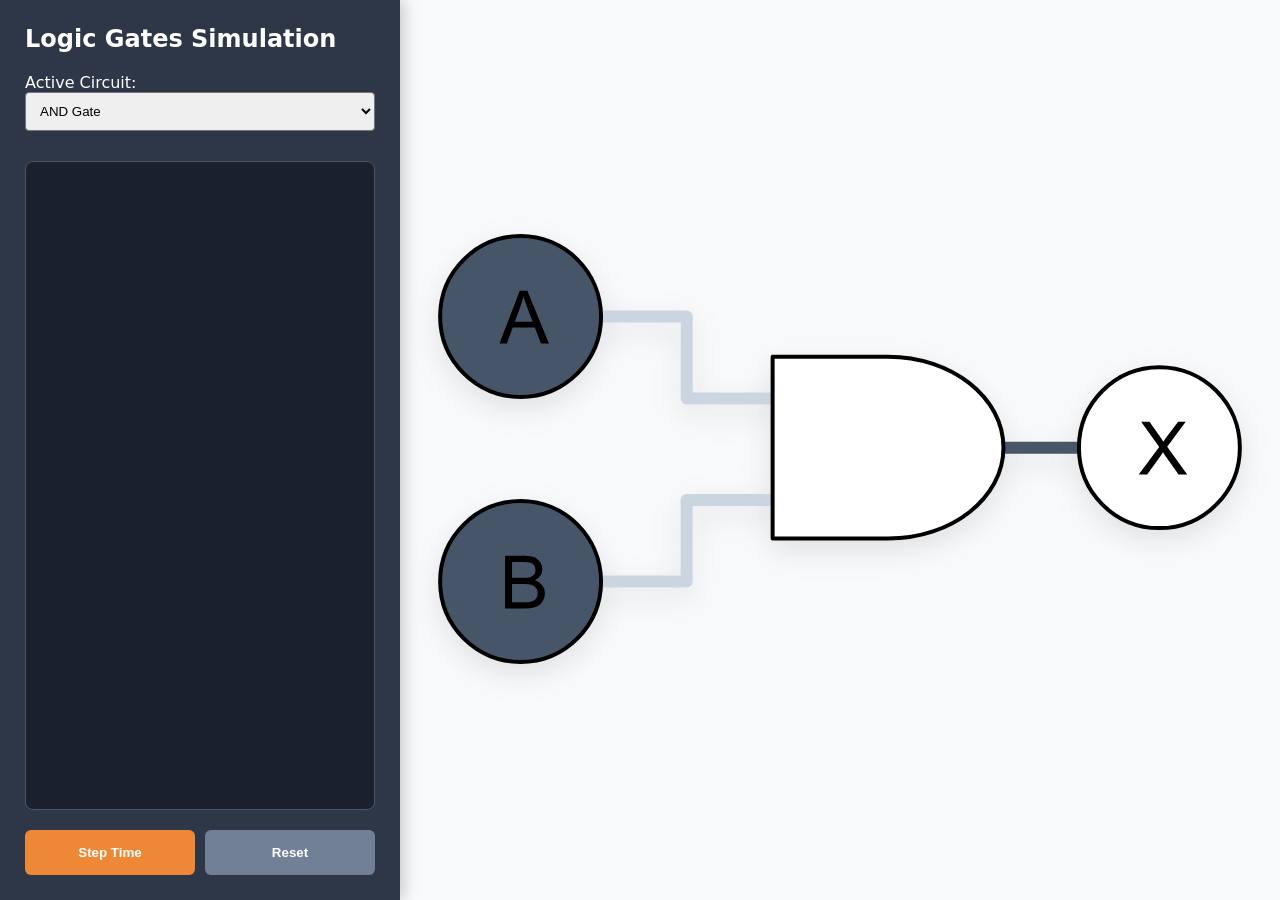
==== circuits/gates.html @ ed9916f2 "Setting up of the transistor and logic gate simulators. Only basic examples included - larger exampl" ====
<!DOCTYPE html>
<html lang="en">
<head>
    <meta charset="UTF-8">
    <title>Logic Gates Simulation</title>
    <link rel="stylesheet" href="./circuits.css">
    <script src="./gates.js"></script>
</head>
<body>

<div id="sidebar">
    <h2 style="margin:0 0 20px 0">Logic Gates Simulation</h2>
    
    <label>Active Circuit:</label>
    <select id="circuitSelector" onchange="loadCircuit(this.value)" style="width:100%; padding:10px; border-radius:4px; margin-bottom:10px;">
        <option value="and">AND Gate</option>
        <option value="nand">NAND Gate</option>
        <option value="or">OR Gate</option>
        <option value="nor">NOR Gate</option>
        <option value="xor">XOR Gate</option>
        <option value="xnor">XNOR Gate</option>
        <option value="not">NOT Gate</option>
        <option value="exploded_xor">Expanded XOR Gate</option>
        <option value="ex1">Example Multiple Gates</option>
        <option value="ex2">Example 2 Multiple Gates</option>
        <option value="ex3">Example 3 Multiple Gates</option>
    </select>

    <div id="truth-table" class="table-container"></div>

    <div class="btn-group">
        <button class="btn-step" onclick="propagateStep()">Step Time</button>
        <button class="btn-reset" onclick="resetSim()">Reset</button>
    </div>
</div>

<div id="svg-host"></div>
</body>
</html>
---- circuits/circuits.css ----
:root {
    --panel-bg: #1a202c;
    --sidebar-bg: #2d3748;
    --accent: #ed8936;
    --wire-on: #ed8936;
    --wire-off: #cbd5e0;
    --wire-conflict: red;
    --unknown: #4a5568;
}

body { font-family: 'Inter', system-ui, sans-serif; margin: 0; display: flex; height: 100vh; background: #f8fafc; }

/* Sidebar UI */
#sidebar { width: 350px; background: var(--sidebar-bg); color: white; padding: 25px; display: flex; flex-direction: column; box-shadow: 4px 0 15px rgba(0,0,0,0.2); }

.table-container { flex-grow: 1; margin: 20px 0; overflow-y: auto; background: #1a202c; border-radius: 8px; border: 1px solid #4a5568; }
table { width: 100%; border-collapse: collapse; font-size: 12px; }
th, td { padding: 10px; border-bottom: 1px solid #2d3748; text-align: center; }
.active-row { background: #2d3748; border-left: 4px solid var(--accent); }

/* Canvas */
#svg-host { flex-grow: 1; display: flex; align-items: center; justify-content: center; position: relative; }
#svg-host svg { max-width: 100%; max-height: 100%; height: fit-content; filter: drop-shadow(0 10px 15px rgba(0,0,0,0.1)); }

/* Logic Classes (Targets SVG IDs) */
.logic-wire { fill: none; stroke: var(--unknown); stroke-width: 3; transition: stroke 0.3s; }
.logic-wire.on { stroke: var(--wire-on); /*stroke-dasharray: 8; animation: flow 1s linear infinite;*/ }
.logic-wire.off { stroke: var(--wire-off); }
.logic-wire.conflict {stroke: var(--wire-conflict); }
@keyframes flow { from { stroke-dashoffset: 16; } to { stroke-dashoffset: 0; } }
.hide { display: none; }

.btn-group { display: flex; gap: 10px; }
button { flex: 1; padding: 15px; border-radius: 6px; border: none; font-weight: bold; cursor: pointer; transition: 0.2s; }
.btn-step { background: var(--accent); color: white; }
.btn-reset { background: #718096; color: white; }
button:disabled { opacity: 0.5; cursor: not-allowed; }
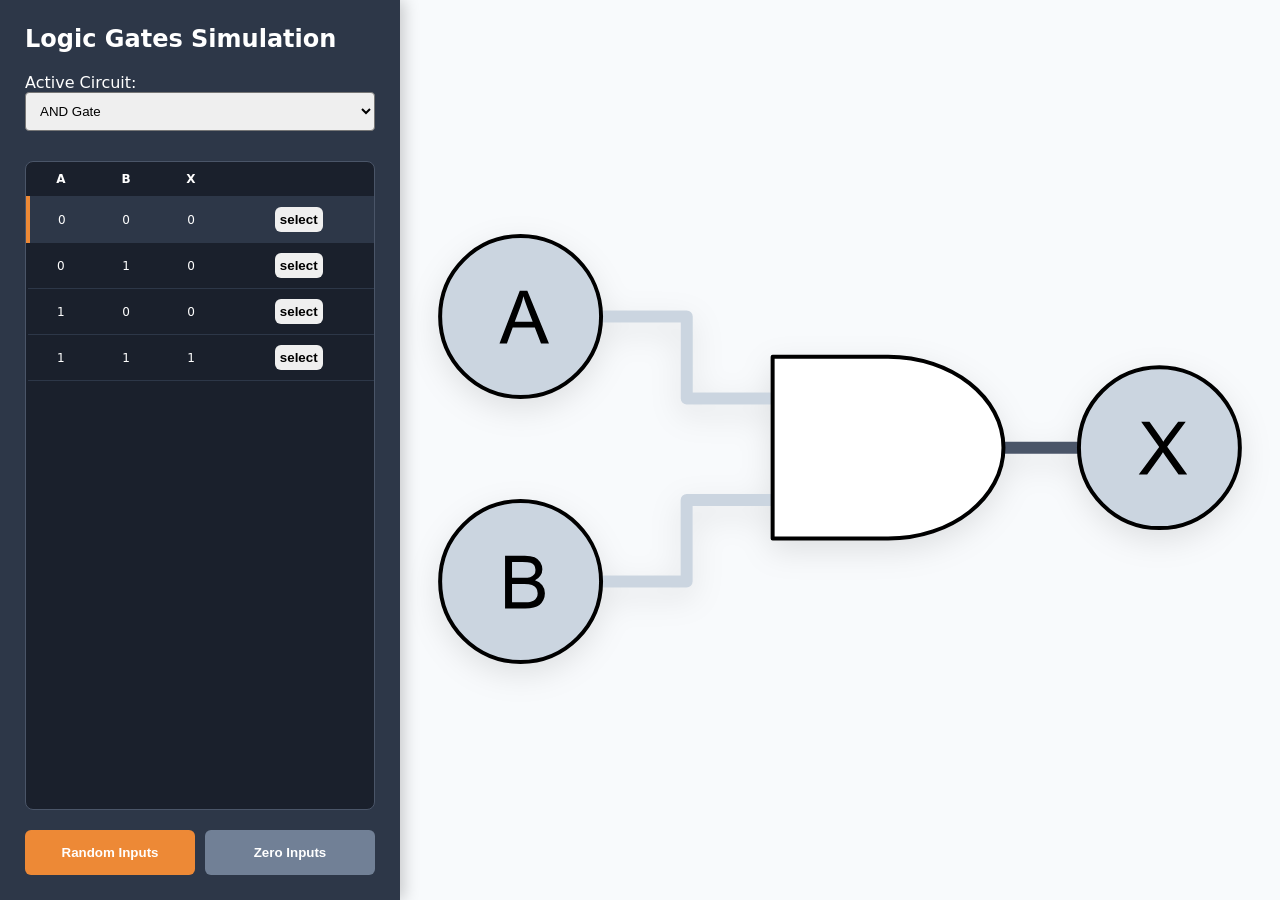
==== commit 4beede23: "Updated gate simulator with Karu notes. Added examples as well." ====
--- a/circuits/gates.html
+++ b/circuits/gates.html
@@ -6,7 +6,7 @@
     <link rel="stylesheet" href="./circuits.css">
     <script src="./gates.js"></script>
 </head>
-<body>
+<body onload="loadCircuit('and')">
 
 <div id="sidebar">
     <h2 style="margin:0 0 20px 0">Logic Gates Simulation</h2>
@@ -21,6 +21,10 @@
         <option value="xnor">XNOR Gate</option>
         <option value="not">NOT Gate</option>
         <option value="exploded_xor">Expanded XOR Gate</option>
+        <option value="decoder">2 Bit Decoder</option>
+        <option value="multiplexer">4-to-1 Multiplexer</option>
+        <option value="full_adder">Full Adder</option>
+        <option value="ripple_carry">4 Bit Ripple Carry Adder</option>
         <option value="ex1">Example Multiple Gates</option>
         <option value="ex2">Example 2 Multiple Gates</option>
         <option value="ex3">Example 3 Multiple Gates</option>
@@ -29,8 +33,8 @@
     <div id="truth-table" class="table-container"></div>
 
     <div class="btn-group">
-        <button class="btn-step" onclick="propagateStep()">Step Time</button>
-        <button class="btn-reset" onclick="resetSim()">Reset</button>
+        <button class="btn-random" onclick="random()">Random Inputs</button>
+        <button class="btn-reset" onclick="zero()">Zero Inputs</button>
     </div>
 </div>
 
--- a/circuits/circuits.css
+++ b/circuits/circuits.css
@@ -24,6 +24,9 @@
 #svg-host svg { max-width: 100%; max-height: 100%; height: fit-content; filter: drop-shadow(0 10px 15px rgba(0,0,0,0.1)); }
 
 /* Logic Classes (Targets SVG IDs) */
+.on { fill: var(--wire-on); }
+.off { fill: var(--wire-off); }
+.confict {fill: var(--wire-conflict); }
 .logic-wire { fill: none; stroke: var(--unknown); stroke-width: 3; transition: stroke 0.3s; }
 .logic-wire.on { stroke: var(--wire-on); /*stroke-dasharray: 8; animation: flow 1s linear infinite;*/ }
 .logic-wire.off { stroke: var(--wire-off); }
@@ -33,6 +36,7 @@
 
 .btn-group { display: flex; gap: 10px; }
 button { flex: 1; padding: 15px; border-radius: 6px; border: none; font-weight: bold; cursor: pointer; transition: 0.2s; }
-.btn-step { background: var(--accent); color: white; }
+.btn-select { padding: 5px;}
+.btn-random { background: var(--accent); color: white; }
 .btn-reset { background: #718096; color: white; }
 button:disabled { opacity: 0.5; cursor: not-allowed; }
